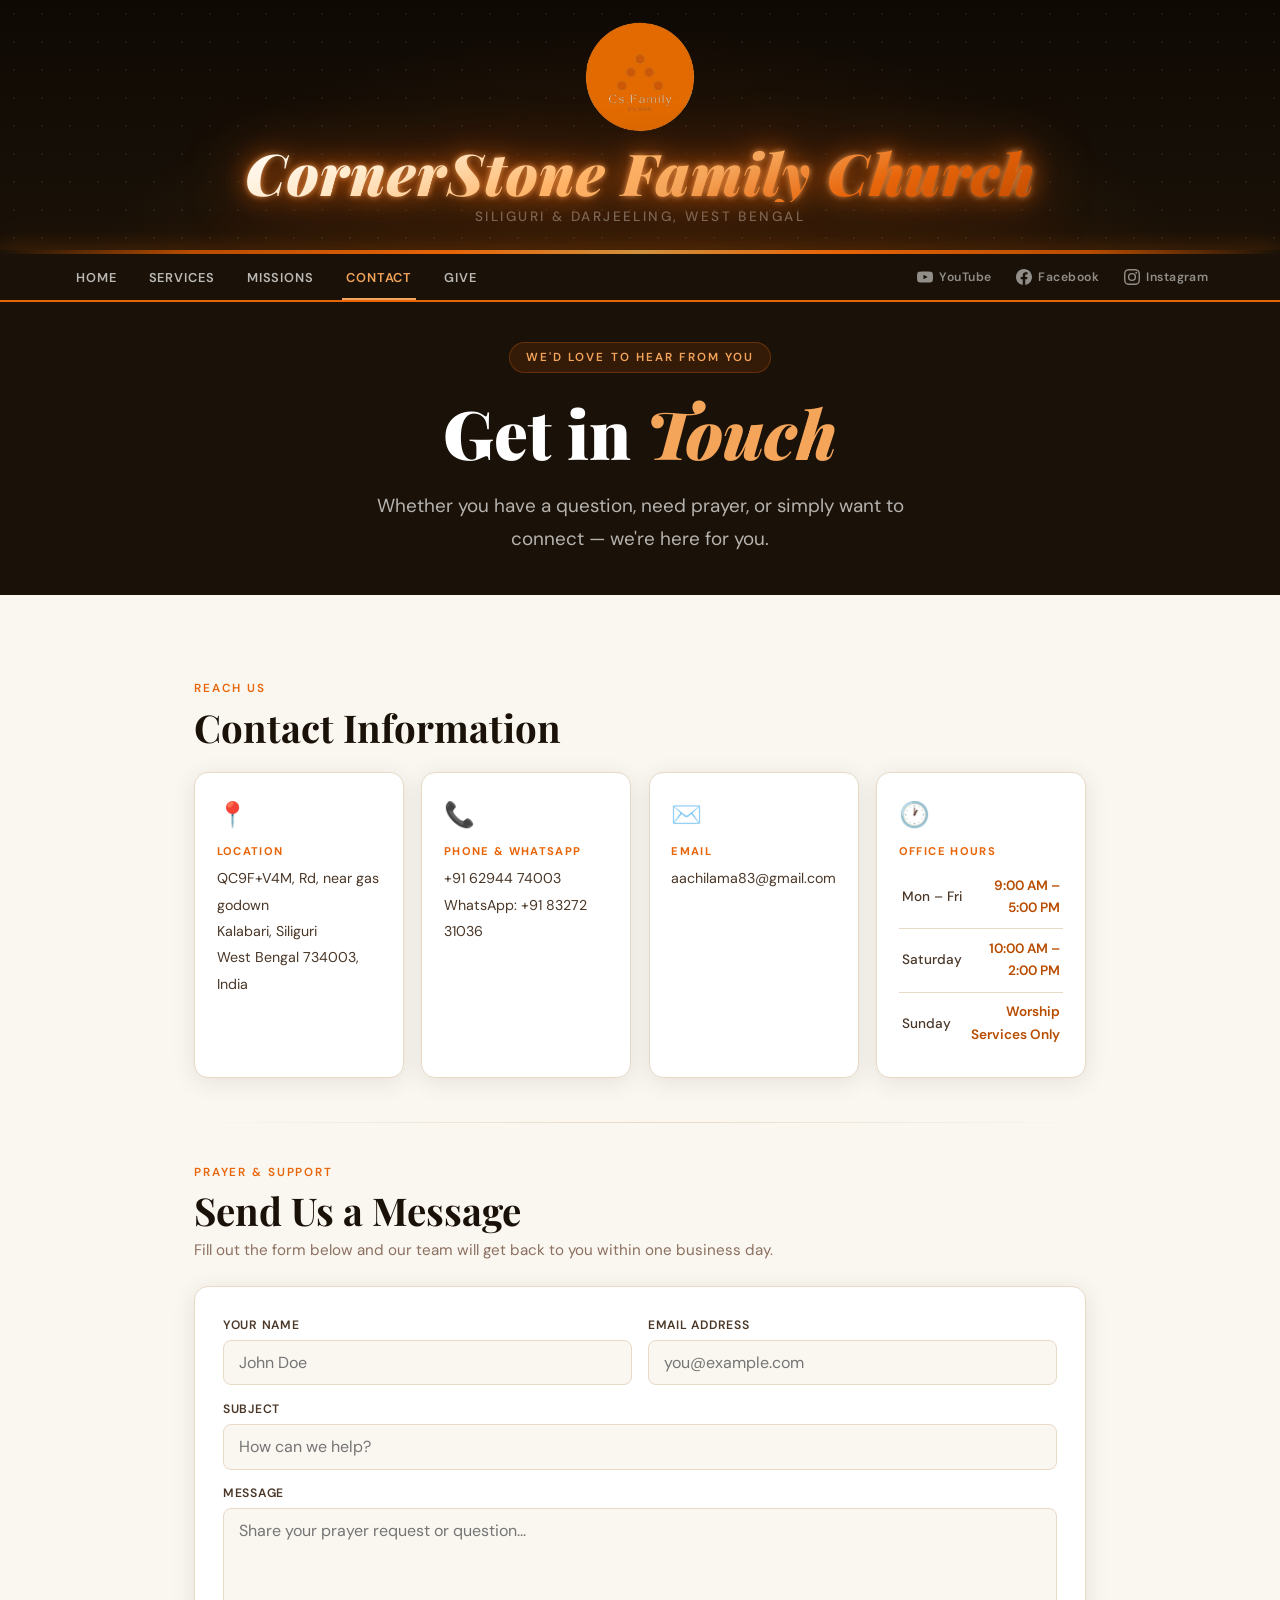
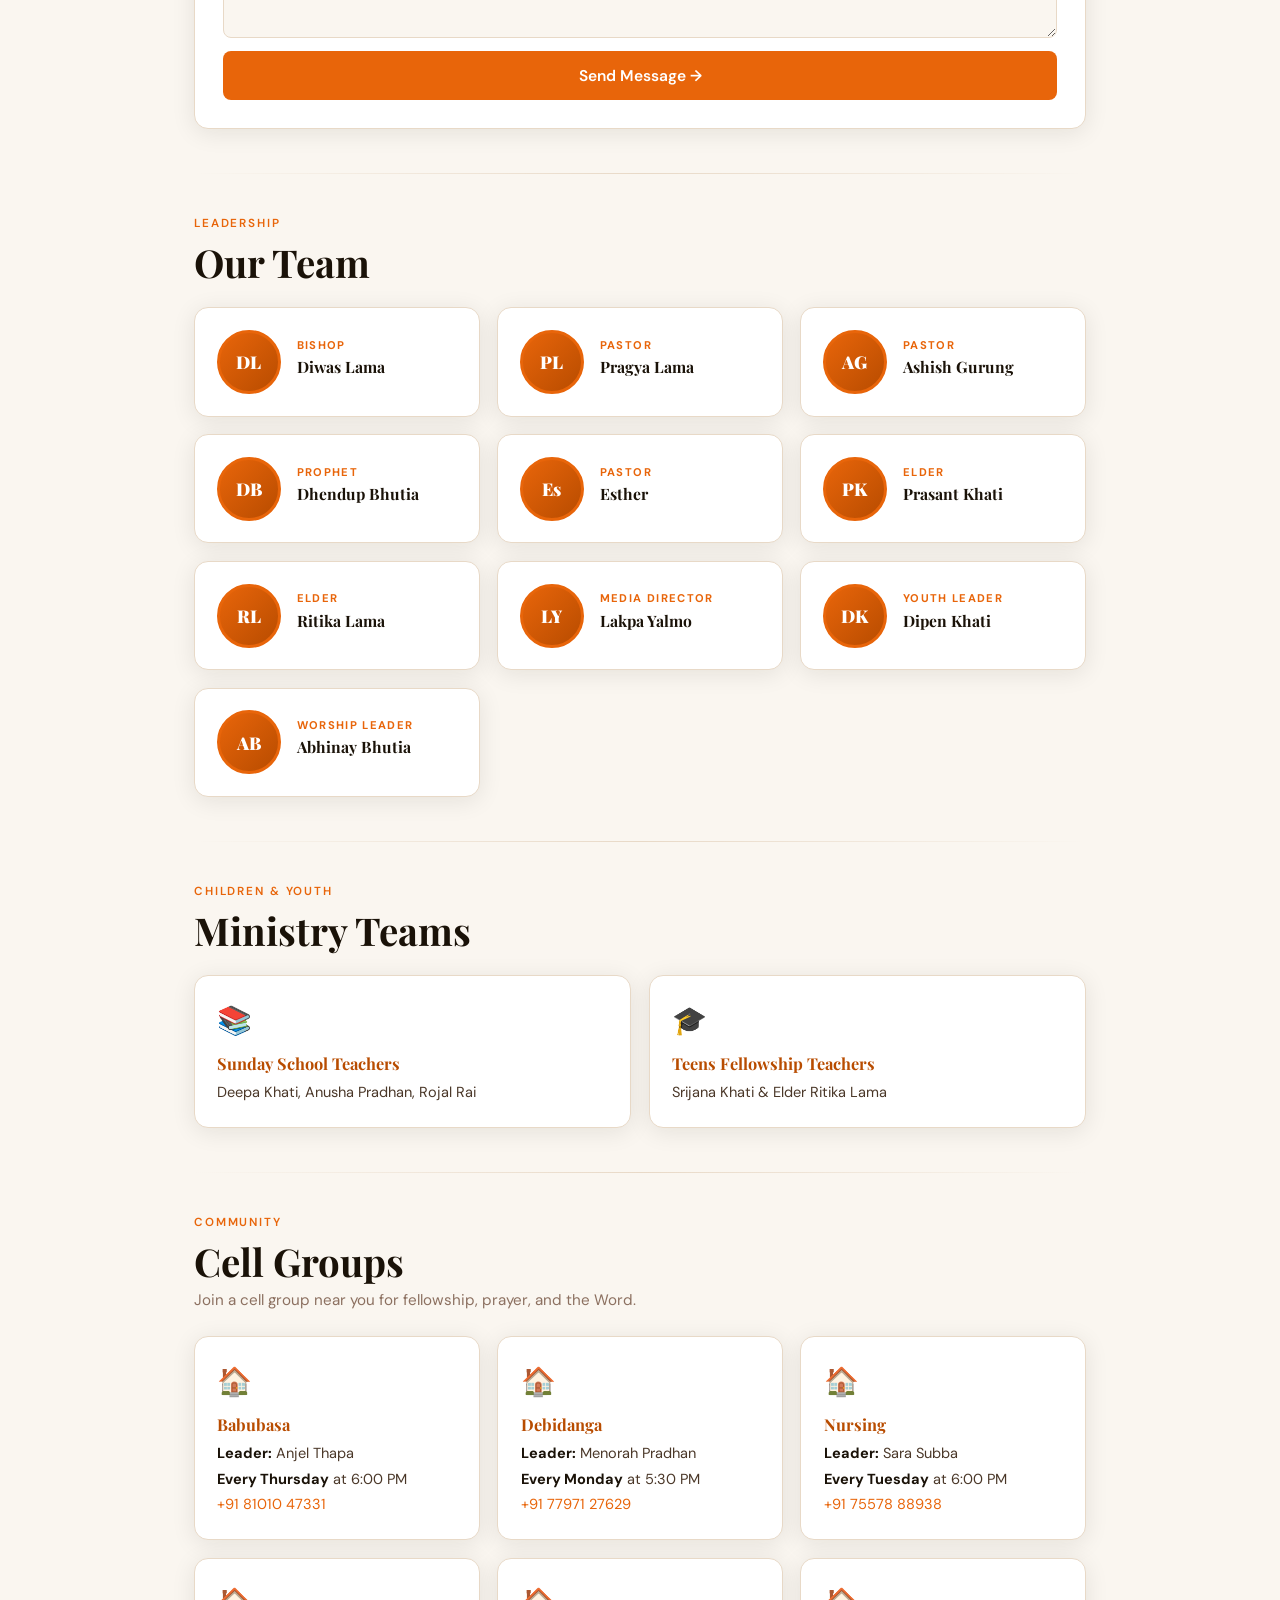
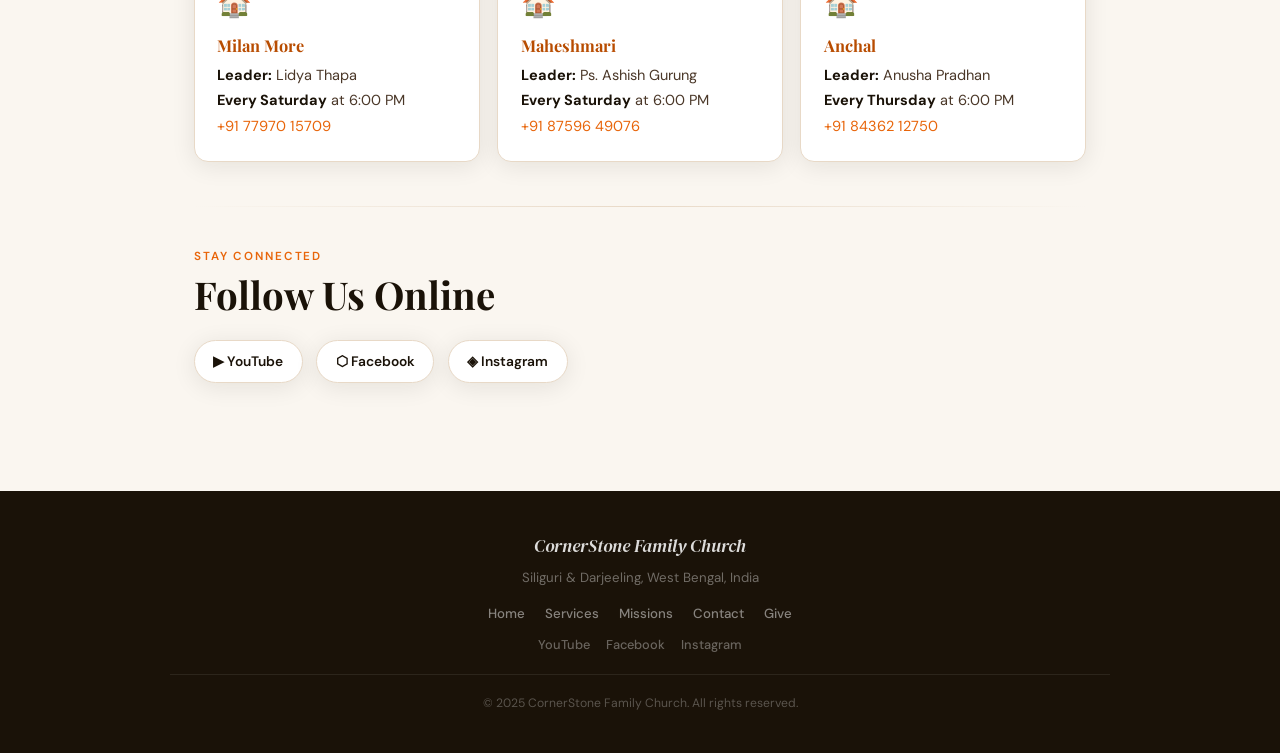
==== contact.html @ 51e9d74f "Add files via upload" ====
<!DOCTYPE html>
<html lang="en">
<head>
  <meta charset="UTF-8">
  <meta name="viewport" content="width=device-width, initial-scale=1.0">
  <title>Contact Us — CornerStone Family Church</title>
  <link rel="stylesheet" href="styles.css">
</head>
<body>

  <header class="site-header">
    <div class="header-inner">
      <img src="corner_stone_church_logo.png" alt="CornerStone Family Logo" class="brand-logo">
      <div class="brand-center">
        <span class="brand-name">CornerStone Family Church</span>
        <span class="brand-tagline">Siliguri &amp; Darjeeling, West Bengal</span>
      </div>
    </div>
  </header>

  <section class="hero hero-sub">
    <div class="hero-bg"></div>
    <div class="hero-pattern"></div>
    <span class="hero-eyebrow">We'd Love to Hear from You</span>
    <h2>Get in <em>Touch</em></h2>
    <p>Whether you have a question, need prayer, or simply want to connect — we're here for you.</p>
  </section>

  <main>

    <!-- CONTACT INFO -->
    <section class="fade-up">
      <div class="section-heading">
        <span class="section-label">Reach Us</span>
        <h2>Contact Information</h2>
      </div>
      <div class="info-grid" data-stagger>
        <div class="info-card fade-up">
          <span class="info-icon">📍</span>
          <h3>Location</h3>
          <p>QC9F+V4M, Rd, near gas godown<br>Kalabari, Siliguri<br>West Bengal 734003, India</p>
        </div>
        <div class="info-card fade-up">
          <span class="info-icon">📞</span>
          <h3>Phone &amp; WhatsApp</h3>
          <p>
            <a href="tel:+916294474003">+91 62944 74003</a><br>
            WhatsApp: <a href="https://wa.me/918327231036">+91 83272 31036</a>
          </p>
        </div>
        <div class="info-card fade-up">
          <span class="info-icon">✉️</span>
          <h3>Email</h3>
          <p><a href="mailto:aachilama83@gmail.com">aachilama83@gmail.com</a></p>
        </div>
        <div class="info-card fade-up">
          <span class="info-icon">🕐</span>
          <h3>Office Hours</h3>
          <table class="hours-table">
            <tr><td>Mon – Fri</td><td>9:00 AM – 5:00 PM</td></tr>
            <tr><td>Saturday</td><td>10:00 AM – 2:00 PM</td></tr>
            <tr><td>Sunday</td><td>Worship Services Only</td></tr>
          </table>
        </div>
      </div>
    </section>

    <div class="divider"></div>

    <!-- MESSAGE FORM -->
    <section class="fade-up" id="write">
      <div class="section-heading">
        <span class="section-label">Prayer &amp; Support</span>
        <h2>Send Us a Message</h2>
        <p>Fill out the form below and our team will get back to you within one business day.</p>
      </div>
      <div class="contact-form">
        <form action="mailto:aachilama83@gmail.com" method="POST" enctype="text/plain">
          <div class="form-row">
            <div class="form-group">
              <label for="name">Your Name</label>
              <input type="text" id="name" name="name" placeholder="John Doe" required>
            </div>
            <div class="form-group">
              <label for="email">Email Address</label>
              <input type="email" id="email" name="email" placeholder="you@example.com" required>
            </div>
          </div>
          <div class="form-group">
            <label for="subject">Subject</label>
            <input type="text" id="subject" name="subject" placeholder="How can we help?">
          </div>
          <div class="form-group">
            <label for="message">Message</label>
            <textarea id="message" name="message" rows="5" placeholder="Share your prayer request or question..." required></textarea>
          </div>
          <button type="submit" class="form-submit">Send Message →</button>
        </form>
      </div>
    </section>

    <div class="divider"></div>

    <!-- LEADERSHIP -->
    <section class="fade-up" id="leadership">
      <div class="section-heading">
        <span class="section-label">Leadership</span>
        <h2>Our Team</h2>
      </div>
      <div class="leader-grid" data-stagger>
        <article class="leader-card fade-up">
          <div class="leader-avatar">DL</div>
          <div class="leader-card-content">
            <h3>Bishop</h3>
            <span class="leader-name">Diwas Lama</span>
          </div>
        </article>
        <article class="leader-card fade-up">
          <div class="leader-avatar">PL</div>
          <div class="leader-card-content">
            <h3>Pastor</h3>
            <span class="leader-name">Pragya Lama</span>
          </div>
        </article>
        <article class="leader-card fade-up">
          <div class="leader-avatar">AG</div>
          <div class="leader-card-content">
            <h3>Pastor</h3>
            <span class="leader-name">Ashish Gurung</span>
          </div>
        </article>
        <article class="leader-card fade-up">
          <div class="leader-avatar">DB</div>
          <div class="leader-card-content">
            <h3>Prophet</h3>
            <span class="leader-name">Dhendup Bhutia</span>
          </div>
        </article>
        <article class="leader-card fade-up">
          <div class="leader-avatar">Es</div>
          <div class="leader-card-content">
            <h3>Pastor</h3>
            <span class="leader-name">Esther</span>
          </div>
        </article>
        <article class="leader-card fade-up">
          <div class="leader-avatar">PK</div>
          <div class="leader-card-content">
            <h3>Elder</h3>
            <span class="leader-name">Prasant Khati</span>
          </div>
        </article>
        <article class="leader-card fade-up">
          <div class="leader-avatar">RL</div>
          <div class="leader-card-content">
            <h3>Elder</h3>
            <span class="leader-name">Ritika Lama</span>
          </div>
        </article>
        <article class="leader-card fade-up">
          <div class="leader-avatar">LY</div>
          <div class="leader-card-content">
            <h3>Media Director</h3>
            <span class="leader-name">Lakpa Yalmo</span>
          </div>
        </article>
        <article class="leader-card fade-up">
          <div class="leader-avatar">DK</div>
          <div class="leader-card-content">
            <h3>Youth Leader</h3>
            <span class="leader-name">Dipen Khati</span>
          </div>
        </article>
        <article class="leader-card fade-up">
          <div class="leader-avatar">AB</div>
          <div class="leader-card-content">
            <h3>Worship Leader</h3>
            <span class="leader-name">Abhinay Bhutia</span>
          </div>
        </article>
      </div>
    </section>

    <div class="divider"></div>

    <!-- SUNDAY SCHOOL & TEENS -->
    <section class="fade-up" id="ministries">
      <div class="section-heading">
        <span class="section-label">Children &amp; Youth</span>
        <h2>Ministry Teams</h2>
      </div>
      <div class="section-cards" data-stagger>
        <article class="section-card fade-up">
          <span class="card-icon">📚</span>
          <h3>Sunday School Teachers</h3>
          <p>Deepa Khati, Anusha Pradhan, Rojal Rai</p>
        </article>
        <article class="section-card fade-up">
          <span class="card-icon">🎓</span>
          <h3>Teens Fellowship Teachers</h3>
          <p>Srijana Khati &amp; Elder Ritika Lama</p>
        </article>
      </div>
    </section>

    <div class="divider"></div>

    <!-- CELL GROUPS -->
    <section class="fade-up" id="cell-groups">
      <div class="section-heading">
        <span class="section-label">Community</span>
        <h2>Cell Groups</h2>
        <p>Join a cell group near you for fellowship, prayer, and the Word.</p>
      </div>
      <div class="section-cards" data-stagger>
        <article class="section-card fade-up">
          <span class="card-icon">🏠</span>
          <h3>Babubasa</h3>
          <p><strong>Leader:</strong> Anjel Thapa<br>
          <strong>Every Thursday</strong> at 6:00 PM<br>
          <a href="tel:+918101047331">+91 81010 47331</a></p>
        </article>
        <article class="section-card fade-up">
          <span class="card-icon">🏠</span>
          <h3>Debidanga</h3>
          <p><strong>Leader:</strong> Menorah Pradhan<br>
          <strong>Every Monday</strong> at 5:30 PM<br>
          <a href="tel:+917797127629">+91 77971 27629</a></p>
        </article>
        <article class="section-card fade-up">
          <span class="card-icon">🏠</span>
          <h3>Nursing</h3>
          <p><strong>Leader:</strong> Sara Subba<br>
          <strong>Every Tuesday</strong> at 6:00 PM<br>
          <a href="tel:+917557888938">+91 75578 88938</a></p>
        </article>
        <article class="section-card fade-up">
          <span class="card-icon">🏠</span>
          <h3>Milan More</h3>
          <p><strong>Leader:</strong> Lidya Thapa<br>
          <strong>Every Saturday</strong> at 6:00 PM<br>
          <a href="tel:+917797015709">+91 77970 15709</a></p>
        </article>
        <article class="section-card fade-up">
          <span class="card-icon">🏠</span>
          <h3>Maheshmari</h3>
          <p><strong>Leader:</strong> Ps. Ashish Gurung<br>
          <strong>Every Saturday</strong> at 6:00 PM<br>
          <a href="tel:+918759649076">+91 87596 49076</a></p>
        </article>
        <article class="section-card fade-up">
          <span class="card-icon">🏠</span>
          <h3>Anchal</h3>
          <p><strong>Leader:</strong> Anusha Pradhan<br>
          <strong>Every Thursday</strong> at 6:00 PM<br>
          <a href="tel:+918436212750">+91 84362 12750</a></p>
        </article>
      </div>
    </section>

    <div class="divider"></div>

    <!-- SOCIAL -->
    <section class="fade-up" id="social">
      <div class="section-heading">
        <span class="section-label">Stay Connected</span>
        <h2>Follow Us Online</h2>
      </div>
      <div class="social-links">
        <a href="https://www.youtube.com/@CORNERSTONEFAMILYSILIGURI" target="_blank" rel="noopener" class="social-link">
          ▶ YouTube
        </a>
        <a href="https://www.facebook.com/profile.php?id=61554645342227" target="_blank" rel="noopener" class="social-link">
          ⬡ Facebook
        </a>
        <a href="https://www.instagram.com/cornerstone_family_siliguri/" target="_blank" rel="noopener" class="social-link">
          ◈ Instagram
        </a>
      </div>
    </section>

  </main>

  <footer>
    <div class="footer-inner">
      <div class="footer-brand">CornerStone Family Church</div>
      <p style="font-size:.83rem; margin:.35rem 0 0; color:rgba(255,255,255,.38);">Siliguri &amp; Darjeeling, West Bengal, India</p>
      <div class="footer-links">
        <a href="index.html">Home</a>
        <a href="services.html">Services</a>
        <a href="mission.html">Missions</a>
        <a href="contact.html">Contact</a>
        <a href="give.html">Give</a>
      </div>
      <div class="footer-social">
        <a href="https://www.youtube.com/@CORNERSTONEFAMILYSILIGURI" target="_blank" rel="noopener">YouTube</a>
        <a href="https://www.facebook.com/profile.php?id=61554645342227" target="_blank" rel="noopener">Facebook</a>
        <a href="https://www.instagram.com/cornerstone_family_siliguri/" target="_blank" rel="noopener">Instagram</a>
      </div>
      <div class="footer-bottom">&copy; 2025 CornerStone Family Church. All rights reserved.</div>
    </div>
  </footer>

  <script src="nav.js"></script>
</body>
</html>
---- styles.css ----
@import url('https://fonts.googleapis.com/css2?family=Playfair+Display:ital,wght@0,700;0,900;1,700&family=DM+Sans:wght@300;400;500;600&family=DM+Serif+Display:ital@0;1&display=swap');

*, *::before, *::after { box-sizing: border-box; margin: 0; padding: 0; }

:root {
  --brand:        #e8650a;
  --brand-dark:   #b84c00;
  --brand-light:  #fdf0e3;
  --brand-mid:    #f5a55a;
  --gold:         #d4933e;
  --ink:          #1a1208;
  --ink-soft:     #4a3728;
  --ink-faint:    #8c7060;
  --paper:        #faf6f0;
  --paper-warm:   #f5ede0;
  --white:        #ffffff;
  --card-border:  #e8d9c7;
  --radius:       14px;
  --radius-sm:    8px;
  --shadow:       0 4px 24px rgba(26,18,8,.09);
  --shadow-lg:    0 16px 48px rgba(26,18,8,.15);
  --transition:   0.25s cubic-bezier(0.4,0,0.2,1);
  /* nav height — used to offset anchors if needed */
  --nav-h:        46px;
}

html { scroll-behavior: smooth; font-size: 16px; -webkit-text-size-adjust: 100%; }

body {
  font-family: 'DM Sans', sans-serif;
  background: var(--paper);
  color: var(--ink);
  line-height: 1.65;
  overflow-x: hidden;
  -webkit-font-smoothing: antialiased;
}

::-webkit-scrollbar { width: 5px; }
::-webkit-scrollbar-track { background: var(--paper-warm); }
::-webkit-scrollbar-thumb { background: var(--brand-mid); border-radius: 99px; }

/* ── TYPOGRAPHY ── */
h1,h2,h3,h4 { font-family: 'Playfair Display', Georgia, serif; line-height: 1.18; color: var(--ink); }
h2 { font-size: clamp(1.45rem, 3.5vw, 2.4rem); font-weight: 700; }
h3 { font-size: clamp(1rem, 2vw, 1.32rem); font-weight: 700; }
p  { font-size: 0.97rem; color: var(--ink-soft); line-height: 1.75; }
a  { color: var(--brand); text-decoration: none; transition: color var(--transition); }
a:hover { color: var(--brand-dark); }
strong { color: var(--ink); }

/* ── HEADER ── */
.site-header {
  background:
    radial-gradient(ellipse at 50% 140%, rgba(232,101,10,.18) 0%, transparent 65%),
    linear-gradient(180deg, #0f0904 0%, #1a1208 100%);
  padding: 1.4rem 2rem 1.6rem;
  display: flex;
  align-items: center;
  justify-content: center;
  position: relative;
  overflow: hidden;
}

/* subtle dot-grid texture */
.site-header::before {
  content: '';
  position: absolute; inset: 0; pointer-events: none;
  background-image: radial-gradient(circle, rgba(255,255,255,.06) 1px, transparent 1px);
  background-size: 28px 28px;
}

/* bottom gradient bar — thicker, more dramatic */
.site-header::after {
  content: '';
  position: absolute;
  bottom: 0; left: 0; right: 0; height: 4px;
  background: linear-gradient(90deg,
    transparent 0%,
    var(--brand-dark) 15%,
    var(--brand) 35%,
    var(--gold) 50%,
    var(--brand) 65%,
    var(--brand-dark) 85%,
    transparent 100%);
  box-shadow: 0 0 18px rgba(232,101,10,.6), 0 0 40px rgba(232,101,10,.25);
}

/* centered inner wrapper */
.header-inner {
  display: flex;
  flex-direction: column;
  align-items: center;
  gap: 0.75rem;
  position: relative;
  z-index: 1;
}

.brand-logo {
  height: 110px; width: auto;
  border-radius: 0;
  border: none;
  object-fit: contain;
  opacity: 0.88;
  transition: transform var(--transition), opacity var(--transition);
}
.brand-logo:hover {
  transform: scale(1.04);
  opacity: 1;
}

.brand-center {
  display: flex;
  flex-direction: column;
  align-items: center;
  gap: 0.28rem;
}

/* ── THE TITLE ── */
.brand-name {
  font-family: 'Playfair Display', Georgia, serif;
  font-size: clamp(1.6rem, 5.5vw, 3.6rem);
  font-weight: 900;
  font-style: italic;
  letter-spacing: 0.02em;
  line-height: 1;
  text-align: center;
  background: linear-gradient(
    160deg,
    #ffffff   0%,
    #ffe8c8  22%,
    #ffb366  45%,
    #f5a55a  58%,
    #e8650a  78%,
    #c44d00  100%
  );
  -webkit-background-clip: text;
  -webkit-text-fill-color: transparent;
  background-clip: text;
  filter:
    drop-shadow(0 0 3px rgba(255,160,80,.9))
    drop-shadow(0 0 12px rgba(232,101,10,.7))
    drop-shadow(0 0 30px rgba(200,80,0,.45))
    drop-shadow(0 2px 2px rgba(0,0,0,.6));
  animation: titleGlow 3.5s ease-in-out infinite alternate;
}

@keyframes titleGlow {
  from {
    filter:
      drop-shadow(0 0 2px rgba(255,160,80,.8))
      drop-shadow(0 0 10px rgba(232,101,10,.6))
      drop-shadow(0 0 24px rgba(200,80,0,.35))
      drop-shadow(0 2px 2px rgba(0,0,0,.6));
  }
  to {
    filter:
      drop-shadow(0 0 5px rgba(255,180,100,1))
      drop-shadow(0 0 18px rgba(232,101,10,.85))
      drop-shadow(0 0 42px rgba(200,80,0,.55))
      drop-shadow(0 2px 2px rgba(0,0,0,.6));
  }
}

/* location tagline under the title */
.brand-tagline {
  font-family: 'DM Sans', sans-serif;
  font-size: clamp(0.7rem, 1.5vw, 0.85rem);
  font-weight: 500;
  letter-spacing: 0.18em;
  text-transform: uppercase;
  color: rgba(255,255,255,.38);
  display: block;
  text-align: center;
}

/* ── HEADER RESPONSIVE ── */
@media (max-width: 768px) {
  .site-header { padding: 1.1rem 1rem 1.3rem; }
  .brand-logo { height: 54px; border-radius: 10px; }
  .brand-name { font-size: clamp(1.25rem, 6vw, 2rem); }
}
@media (max-width: 380px) {
  .brand-name { font-size: clamp(1.1rem, 7vw, 1.5rem); letter-spacing: 0.01em; }
  .brand-tagline { font-size: 0.65rem; letter-spacing: 0.12em; }
}

/* ── NAV ── */
.site-nav {
  position: sticky; top: 0; z-index: 1000;
  background: var(--ink);
  border-bottom: 2px solid var(--brand);
}
/* inner wrapper: links left/center, socials right */
.nav-inner {
  display: flex;
  align-items: stretch;
  justify-content: space-between;
  max-width: 1200px;
  margin: 0 auto;
  padding: 0 1.25rem;
  position: relative;
}
.nav-links {
  list-style: none;
  display: flex;
  flex-wrap: nowrap;
  align-items: stretch;
  gap: 0;
  margin: 0; padding: 0;
}
.nav-links li a {
  display: flex; align-items: center;
  padding: 0 1rem;
  height: var(--nav-h);
  color: rgba(255,255,255,.7);
  font-weight: 600;
  font-size: 0.8rem;
  letter-spacing: 0.07em;
  text-transform: uppercase;
  transition: color var(--transition);
  position: relative;
  white-space: nowrap;
}
.nav-links li a::after {
  content: '';
  position: absolute;
  bottom: 0; left: 50%; right: 50%; height: 2px;
  background: var(--brand);
  transition: left var(--transition), right var(--transition);
}
.nav-links li a:hover { color: var(--white); }
.nav-links li a:hover::after,
.nav-links li a.active::after { left: 12%; right: 12%; }
.nav-links li a.active { color: var(--brand-mid); }
.nav-links li a.active::after { background: var(--brand-mid); }

/* Social icons in nav */
.nav-socials {
  display: flex; align-items: center; gap: 0.1rem;
  flex-shrink: 0;
}
.nav-social-link {
  display: flex; align-items: center; gap: 0.38rem;
  padding: 0 0.72rem;
  height: var(--nav-h);
  color: rgba(255,255,255,.52);
  font-size: 0.76rem; font-weight: 600;
  letter-spacing: 0.04em;
  transition: color var(--transition), background var(--transition);
  white-space: nowrap;
}
.nav-social-link svg { flex-shrink: 0; }
.nav-social-link:hover { color: var(--brand-mid); background: rgba(255,255,255,.05); }
.nav-social-label { /* shown on wider screens */ }

/* Hamburger */
.nav-toggle {
  display: none;
  background: none; border: none; cursor: pointer;
  padding: 0.75rem 0.5rem;
  align-items: center; justify-content: center;
  flex-direction: column; gap: 5px;
  flex-shrink: 0;
}
.nav-toggle span {
  display: block; width: 22px; height: 2px;
  background: var(--white);
  transition: transform .3s, opacity .3s;
}

/* ── HERO ── */
.hero {
  position: relative;
  min-height: 56vh;
  display: flex; flex-direction: column;
  align-items: center; justify-content: center;
  text-align: center;
  padding: 3rem 1.5rem 3rem;
  overflow: hidden;
  background: var(--ink);
}
.hero-bg {
  position: absolute; inset: 0;
  background:
    radial-gradient(ellipse at 28% 62%, rgba(232,101,10,.32) 0%, transparent 60%),
    radial-gradient(ellipse at 78% 22%, rgba(212,147,62,.22) 0%, transparent 55%),
    linear-gradient(160deg, #2a1a0a 0%, #1a1208 55%, #0e0804 100%);
}
.hero-pattern {
  position: absolute; inset: 0; opacity: .06;
  background-image: radial-gradient(circle, rgba(255,255,255,.7) 1px, transparent 1px);
  background-size: 34px 34px;
}
.hero > * { position: relative; z-index: 1; }

.hero-eyebrow {
  display: inline-block;
  font-size: 0.73rem; font-weight: 600;
  letter-spacing: 0.18em; text-transform: uppercase;
  color: var(--brand-mid);
  background: rgba(232,101,10,.12);
  border: 1px solid rgba(232,101,10,.28);
  padding: 0.3rem 1rem; border-radius: 99px;
  margin-bottom: 1.4rem;
  animation: fadeUp 0.7s ease both;
}
.hero h2 {
  font-size: clamp(1.9rem, 6vw, 4.2rem);
  font-weight: 900; color: var(--white);
  max-width: 780px; margin: 0 auto; line-height: 1.1;
  animation: fadeUp 0.8s 0.1s ease both;
}
.hero h2 em { font-style: italic; color: var(--brand-mid); }
.hero p {
  font-size: clamp(0.95rem, 2vw, 1.18rem);
  color: rgba(255,255,255,.68);
  max-width: 560px; margin: 1.2rem auto 0;
  animation: fadeUp 0.8s 0.2s ease both;
}
.hero-cta {
  display: flex; gap: 0.9rem; flex-wrap: wrap;
  justify-content: center; margin-top: 2rem;
  animation: fadeUp 0.8s 0.3s ease both;
}
.hero-sub { min-height: 30vh; padding: 2.5rem 1.5rem; }

/* ── BUTTONS ── */
.btn {
  display: inline-flex; align-items: center; justify-content: center;
  font-family: 'DM Sans', sans-serif;
  font-weight: 600; font-size: 0.88rem;
  letter-spacing: 0.03em;
  padding: 0.8rem 1.6rem;
  border-radius: 99px; cursor: pointer;
  transition: transform var(--transition), box-shadow var(--transition), background var(--transition), color var(--transition);
  text-decoration: none; border: none;
  touch-action: manipulation;
  -webkit-tap-highlight-color: transparent;
}
.btn:hover { text-decoration: none; transform: translateY(-2px); }

.btn-primary, .hero-cta a:not(.btn-outline) {
  display: inline-flex; align-items: center; justify-content: center;
  font-family: 'DM Sans', sans-serif;
  font-weight: 600; font-size: 0.88rem; letter-spacing: 0.03em;
  padding: 0.8rem 1.6rem; border-radius: 99px; cursor: pointer;
  background: var(--brand); color: var(--white);
  box-shadow: 0 4px 18px rgba(232,101,10,.38);
  transition: transform var(--transition), box-shadow var(--transition), background var(--transition);
  text-decoration: none; border: none;
  touch-action: manipulation; -webkit-tap-highlight-color: transparent;
}
.btn-primary:hover, .hero-cta a:not(.btn-outline):hover {
  background: var(--brand-dark); transform: translateY(-2px);
  box-shadow: 0 8px 24px rgba(232,101,10,.42); color: var(--white);
}

.btn-outline, .hero-cta a.secondary {
  display: inline-flex; align-items: center; justify-content: center;
  font-family: 'DM Sans', sans-serif;
  font-weight: 600; font-size: 0.88rem; letter-spacing: 0.03em;
  padding: 0.8rem 1.6rem; border-radius: 99px; cursor: pointer;
  background: transparent; color: var(--white);
  border: 2px solid rgba(255,255,255,.4);
  transition: transform var(--transition), background var(--transition), border-color var(--transition);
  text-decoration: none;
  touch-action: manipulation; -webkit-tap-highlight-color: transparent;
}
.btn-outline:hover, .hero-cta a.secondary:hover {
  background: rgba(255,255,255,.1); border-color: rgba(255,255,255,.75);
  transform: translateY(-2px); color: var(--white);
}

.btn-ghost {
  background: transparent; color: var(--brand-dark);
  border: 2px solid var(--brand);
}
.btn-ghost:hover { background: var(--brand-light); }

/* ── LAYOUT ── */
main { max-width: 940px; margin: 0 auto; padding: 2.5rem 1.5rem 4rem; }
section { margin-bottom: 2.75rem; }

/* ── BANNERS ── */
.intro-banner {
  background: linear-gradient(135deg, #fff9f2, #fdf0e0);
  border: 1px solid var(--card-border);
  border-left: 4px solid var(--brand);
  padding: 1.6rem 1.75rem;
  border-radius: var(--radius);
  box-shadow: var(--shadow);
}
.intro-banner h3 { color: var(--brand-dark); margin-bottom: 0.4rem; }

.cta-banner {
  display: flex; align-items: center; justify-content: space-between;
  gap: 1.5rem; flex-wrap: wrap;
  background: linear-gradient(135deg, #fff9f2, #fdf0e0);
  border: 1px solid var(--card-border);
  border-left: 4px solid var(--brand);
  padding: 1.75rem 2rem;
  border-radius: var(--radius);
  box-shadow: var(--shadow);
}
.cta-banner-text h3 { color: var(--brand-dark); margin-bottom: 0.3rem; }
.cta-banner-text p { max-width: 440px; }
.cta-banner-actions { display: flex; gap: 0.75rem; flex-wrap: wrap; flex-shrink: 0; }

/* ── LABELS / HEADINGS ── */
.section-label {
  font-size: 0.73rem; font-weight: 600;
  letter-spacing: 0.16em; text-transform: uppercase;
  color: var(--brand); display: block; margin-bottom: 0.4rem;
}
.section-heading { margin-bottom: 1.4rem; }
.section-heading h2 { margin-bottom: 0.2rem; }
.section-heading p { color: var(--ink-faint); font-size: 0.95rem; }

/* ── CARDS ── */
.section-cards {
  display: grid;
  grid-template-columns: repeat(auto-fit, minmax(210px, 1fr));
  gap: 1.1rem; margin-top: 1.1rem;
}
.section-card {
  background: var(--white);
  border: 1px solid var(--card-border);
  border-radius: var(--radius);
  padding: 1.35rem 1.4rem;
  box-shadow: var(--shadow);
  transition: transform var(--transition), box-shadow var(--transition);
}
.section-card:hover { transform: translateY(-4px); box-shadow: var(--shadow-lg); }
.section-card h3 { color: var(--brand-dark); margin-bottom: 0.45rem; font-size: 1.02rem; }
.section-card p { font-size: 0.91rem; }
.section-card .card-icon { font-size: 1.75rem; margin-bottom: 0.6rem; display: block; }
.section-card .card-action {
  display: inline-block; margin-top: 0.9rem;
  font-size: 0.83rem; font-weight: 600; color: var(--brand);
  border-bottom: 1px solid var(--brand-mid); padding-bottom: 1px;
  transition: color var(--transition);
}
.section-card .card-action:hover { color: var(--brand-dark); }

.section-action { margin-top: 1.25rem; }
.section-action a {
  display: inline-flex; align-items: center; justify-content: center;
  background: var(--brand); color: var(--white);
  font-family: 'DM Sans', sans-serif; font-weight: 600;
  font-size: 0.88rem; padding: 0.76rem 1.5rem;
  border-radius: 99px; text-decoration: none;
  box-shadow: 0 4px 14px rgba(232,101,10,.28);
  transition: background var(--transition), transform var(--transition), box-shadow var(--transition);
  touch-action: manipulation; -webkit-tap-highlight-color: transparent;
}
.section-action a:hover {
  background: var(--brand-dark); transform: translateY(-2px);
  box-shadow: 0 8px 22px rgba(232,101,10,.35);
}

/* ── DIVIDER ── */
.divider {
  height: 1px;
  background: linear-gradient(90deg, transparent, var(--card-border), transparent);
  margin: 0.25rem 0 2.5rem;
}

/* ── MISSION CARDS ── */
.mission-card {
  background: var(--white);
  border: 1px solid var(--card-border);
  border-left: 5px solid var(--brand);
  border-radius: var(--radius);
  padding: 1.7rem 1.75rem;
  margin-bottom: 1.1rem;
  box-shadow: var(--shadow);
  transition: transform var(--transition), box-shadow var(--transition);
}
.mission-card:hover { transform: translateY(-3px); box-shadow: var(--shadow-lg); }
.mission-card h2 { font-size: 1.28rem; color: var(--ink); margin-bottom: 0.3rem; }
.mission-date {
  font-size: 0.76rem; color: var(--brand); font-weight: 600;
  letter-spacing: 0.07em; text-transform: uppercase; margin-bottom: 0.6rem;
}
.mission-stats { display: flex; gap: 1rem; margin-top: 1rem; flex-wrap: wrap; }
.mission-stat {
  text-align: center;
  background: var(--brand-light);
  border-radius: var(--radius-sm);
  padding: 0.65rem 1.1rem; min-width: 85px;
}
.stat-num {
  display: block; font-size: 1.5rem;
  font-family: 'Playfair Display', serif; font-weight: 900;
  color: var(--brand-dark); line-height: 1;
}
.stat-label {
  display: block; font-size: 0.68rem; font-weight: 600;
  letter-spacing: 0.08em; text-transform: uppercase;
  color: var(--ink-faint); margin-top: 0.2rem;
}

/* ── LEADER GRID ── */
.leader-grid {
  display: grid;
  grid-template-columns: repeat(auto-fit, minmax(235px, 1fr));
  gap: 1.1rem; margin-top: 1.1rem;
}
.leader-card {
  background: var(--white);
  border: 1px solid var(--card-border);
  border-radius: var(--radius);
  padding: 1.35rem;
  box-shadow: var(--shadow);
  display: flex; align-items: center; gap: 1rem;
  transition: transform var(--transition), box-shadow var(--transition);
}
.leader-card:hover { transform: translateY(-3px); box-shadow: var(--shadow-lg); }
.leader-card img {
  width: 64px; height: 64px; border-radius: 50%;
  object-fit: cover; border: 3px solid var(--brand); flex-shrink: 0;
}
.leader-card-content h3 {
  font-size: 0.7rem; text-transform: uppercase;
  letter-spacing: 0.12em; color: var(--brand);
  margin-bottom: 0.12rem;
  font-family: 'DM Sans', sans-serif; font-weight: 700;
}
.leader-name {
  font-size: 0.98rem; color: var(--ink);
  font-family: 'Playfair Display', serif; font-weight: 700;
  display: block; margin-bottom: 0.32rem;
}
.leader-card-content p { font-size: 0.82rem; margin: 0.07rem 0; color: var(--ink-soft); }
.leader-card-content a { color: var(--brand); }

/* Avatar initials */
.leader-avatar {
  width: 64px; height: 64px; border-radius: 50%;
  background: linear-gradient(135deg, var(--brand), var(--brand-dark));
  color: var(--white);
  font-family: 'Playfair Display', serif; font-weight: 900; font-size: 1.1rem;
  display: flex; align-items: center; justify-content: center;
  flex-shrink: 0; border: 3px solid var(--brand);
}

/* ── VIDEO ── */
.video-container {
  position: relative; padding-bottom: 56.25%; height: 0;
  overflow: hidden; border-radius: var(--radius);
  box-shadow: var(--shadow-lg); margin: 1.1rem 0;
}
.video-container iframe {
  position: absolute; top: 0; left: 0; width: 100%; height: 100%; border: 0;
}

/* ── CONTACT FORM ── */
.contact-form {
  background: var(--white); border: 1px solid var(--card-border);
  border-radius: var(--radius); padding: 1.75rem; box-shadow: var(--shadow);
}
.form-row { display: grid; grid-template-columns: 1fr 1fr; gap: 1rem; }
.form-group { display: flex; flex-direction: column; gap: 0.32rem; margin-bottom: 0.85rem; }
.form-group label {
  font-size: 0.76rem; font-weight: 600;
  letter-spacing: 0.06em; text-transform: uppercase; color: var(--ink-soft);
}
.form-group input,
.form-group textarea {
  padding: 0.7rem 0.95rem;
  border: 1.5px solid var(--card-border);
  border-radius: var(--radius-sm);
  font-family: 'DM Sans', sans-serif; font-size: 1rem;
  color: var(--ink); background: var(--paper);
  transition: border-color var(--transition), box-shadow var(--transition);
  outline: none; width: 100%;
  /* Prevent iOS zoom on focus (font-size >= 16px) */
  font-size: max(1rem, 16px);
}
.form-group input:focus,
.form-group textarea:focus {
  border-color: var(--brand); box-shadow: 0 0 0 3px rgba(232,101,10,.1);
}
.form-group textarea { resize: vertical; min-height: 115px; }
.form-submit {
  width: 100%; padding: 0.9rem;
  background: var(--brand); color: var(--white);
  font-family: 'DM Sans', sans-serif; font-weight: 600; font-size: 0.97rem;
  border: none; border-radius: var(--radius-sm); cursor: pointer;
  transition: background var(--transition), transform var(--transition);
  touch-action: manipulation; -webkit-tap-highlight-color: transparent;
}
.form-submit:hover { background: var(--brand-dark); transform: translateY(-1px); }

/* ── INFO CARDS ── */
.info-grid {
  display: grid; grid-template-columns: repeat(auto-fit, minmax(200px, 1fr));
  gap: 1.1rem; margin-top: 1.1rem;
}
.info-card {
  background: var(--white); border: 1px solid var(--card-border);
  border-radius: var(--radius); padding: 1.35rem; box-shadow: var(--shadow);
}
.info-card .info-icon { font-size: 1.55rem; margin-bottom: 0.6rem; display: block; }
.info-card h3 {
  font-size: 0.7rem; text-transform: uppercase; letter-spacing: 0.12em;
  color: var(--brand); margin-bottom: 0.42rem;
  font-family: 'DM Sans', sans-serif; font-weight: 700;
}
.info-card p, .info-card a { font-size: 0.89rem; color: var(--ink-soft); line-height: 1.85; }
.info-card a:hover { color: var(--brand-dark); }

/* ── HOURS TABLE ── */
.hours-table { width: 100%; border-collapse: collapse; margin-top: 0.45rem; }
.hours-table tr:not(:last-child) td { border-bottom: 1px solid var(--card-border); }
.hours-table td { padding: 0.55rem 0.2rem; font-size: 0.85rem; }
.hours-table td:first-child { color: var(--ink-soft); font-weight: 500; }
.hours-table td:last-child { color: var(--brand-dark); font-weight: 600; text-align: right; }

/* ── SOCIAL LINKS (contact page) ── */
.social-links { display: flex; gap: 0.85rem; flex-wrap: wrap; margin-top: 1rem; }
.social-link {
  display: flex; align-items: center; gap: 0.5rem;
  background: var(--white); border: 1px solid var(--card-border);
  border-radius: 99px; padding: 0.56rem 1.15rem;
  font-weight: 600; font-size: 0.86rem; color: var(--ink);
  box-shadow: var(--shadow);
  transition: transform var(--transition), box-shadow var(--transition), background var(--transition);
  touch-action: manipulation;
}
.social-link:hover {
  transform: translateY(-2px); box-shadow: var(--shadow-lg);
  background: var(--brand-light); color: var(--brand-dark);
}

/* ── GIVE CARDS ── */
.give-grid {
  display: grid; grid-template-columns: repeat(auto-fit, minmax(215px, 1fr));
  gap: 1.1rem; margin-top: 1.1rem;
}
.give-card {
  background: var(--white); border: 1px solid var(--card-border);
  border-radius: var(--radius); padding: 1.7rem 1.4rem; text-align: center;
  box-shadow: var(--shadow);
  transition: transform var(--transition), box-shadow var(--transition);
}
.give-card:hover { transform: translateY(-4px); box-shadow: var(--shadow-lg); }
.give-card .give-icon { font-size: 2.1rem; margin-bottom: 0.85rem; display: block; }
.give-card h3 { color: var(--ink); margin-bottom: 0.42rem; font-size: 1.07rem; }
.give-card p { font-size: 0.89rem; color: var(--ink-soft); margin-bottom: 1.15rem; }
.give-card.give-highlight {
  background: linear-gradient(145deg, var(--brand), var(--brand-dark));
  border-color: transparent;
}
.give-card.give-highlight h3,
.give-card.give-highlight p { color: rgba(255,255,255,.92); }
.give-card.give-highlight .section-action a {
  background: var(--white); color: var(--brand-dark);
  box-shadow: 0 4px 14px rgba(0,0,0,.15);
}
.give-card.give-highlight .section-action a:hover { background: var(--brand-light); }

/* ── FOOTER ── */
footer {
  background: var(--ink); color: rgba(255,255,255,.45);
  padding: 2.5rem 1.5rem; text-align: center;
}
.footer-inner { max-width: 940px; margin: 0 auto; }
.footer-brand {
  font-family: 'DM Serif Display', serif;
  font-size: 1.12rem; font-style: italic;
  color: rgba(255,255,255,.85); margin-bottom: 0.3rem;
}
.footer-links {
  display: flex; gap: 1.25rem; justify-content: center;
  flex-wrap: wrap; margin: 0.9rem 0 0.55rem;
}
.footer-links a {
  color: rgba(255,255,255,.48); font-size: 0.83rem; font-weight: 500;
  transition: color var(--transition);
}
.footer-links a:hover { color: var(--brand-mid); }
.footer-social { display: flex; gap: 1rem; justify-content: center; margin-bottom: 0.4rem; }
.footer-social a {
  color: rgba(255,255,255,.35); font-size: 0.8rem; font-weight: 500;
  transition: color var(--transition);
}
.footer-social a:hover { color: var(--brand-mid); }
.footer-bottom {
  font-size: 0.76rem; margin-top: 1.2rem;
  border-top: 1px solid rgba(255,255,255,.08);
  padding-top: 1.1rem; color: rgba(255,255,255,.28);
}

/* ── ANIMATIONS ── */
@keyframes fadeUp {
  from { opacity: 0; transform: translateY(20px); }
  to   { opacity: 1; transform: translateY(0); }
}
.fade-up { opacity: 0; transform: translateY(22px); transition: opacity 0.55s ease, transform 0.55s ease; }
.fade-up.visible { opacity: 1; transform: translateY(0); }

/* ── RESPONSIVE: TABLET (≤ 900px) ── */
@media (max-width: 900px) {
  /* hide text labels on social icons to save space */
  .nav-social-link span { display: none; }
  .nav-social-link { padding: 0 0.6rem; }
}

/* ── RESPONSIVE: MOBILE (≤ 768px) ── */
@media (max-width: 768px) {
  :root { --nav-h: 44px; }

  /* Header */
  .site-header { padding: 0 1rem; min-height: 60px; }
  .brand-logo { height: 38px; }

  /* Nav: stack links vertically, show hamburger */
  .nav-inner { flex-wrap: wrap; padding: 0 0.75rem; }
  .nav-toggle { display: flex; order: 1; }
  .nav-socials { order: 2; margin-left: auto; }
  .nav-social-link span { display: none; }
  .nav-social-link { padding: 0 0.55rem; }

  .nav-links {
    display: none;
    flex-direction: column;
    width: 100%;
    order: 3;
    border-top: 1px solid rgba(255,255,255,.08);
    padding-bottom: 0.5rem;
  }
  .nav-links.open { display: flex; }
  .nav-links li a {
    height: auto;
    padding: 0.75rem 1rem;
    border-bottom: 1px solid rgba(255,255,255,.06);
    font-size: 0.85rem;
  }
  .nav-links li a::after { display: none; }

  /* Hero */
  .hero { min-height: 40vh; padding: 2.5rem 1.15rem 2.5rem; }
  .hero-sub { min-height: 24vh; padding: 2rem 1.15rem 2rem; }
  .hero-cta { flex-direction: column; align-items: stretch; }
  .hero-cta a { text-align: center; }

  /* Layout */
  main { padding: 1.75rem 1rem 3rem; }

  /* Cards: 1 column on very small screens is handled by minmax, but force it */
  .section-cards { grid-template-columns: 1fr 1fr; }

  /* Forms */
  .form-row { grid-template-columns: 1fr; }
  .contact-form { padding: 1.25rem; }

  /* CTA banner */
  .cta-banner { flex-direction: column; padding: 1.4rem 1.25rem; }
  .cta-banner-actions { width: 100%; }
  .cta-banner-actions .btn,
  .cta-banner-actions .btn-primary,
  .cta-banner-actions .btn-ghost { flex: 1; text-align: center; justify-content: center; }

  /* Mission */
  .mission-card { padding: 1.2rem 1.1rem; }

  /* Footer */
  .footer-links { gap: 0.9rem; }
}

/* ── RESPONSIVE: SMALL MOBILE (≤ 480px) ── */
@media (max-width: 480px) {
  .section-cards { grid-template-columns: 1fr; }
  .give-grid { grid-template-columns: 1fr; }
  .leader-grid { grid-template-columns: 1fr; }
  .info-grid { grid-template-columns: 1fr; }
  .mission-stats { gap: 0.55rem; }
  .social-links { flex-direction: column; }
  .hero-cta a { width: 100%; }
  .intro-banner { padding: 1.25rem 1.1rem; }
  main { padding: 1.5rem 0.9rem 2.5rem; }
}

/* ── OPTION C: FILM STRIP (two rows) ── */
.hero-split {
  flex-direction: column !important;
  align-items: center !important;
  justify-content: center !important;
  text-align: center !important;
  padding: 2.5rem 2rem 0 !important;
  min-height: 58vh;
  position: relative;
  overflow: hidden;
  gap: 0;
}

.hero-text {
  position: relative;
  z-index: 2;
  display: flex;
  flex-direction: column;
  align-items: center;
  padding-bottom: 2.5rem;
  max-width: 720px;
}

.hero-split .hero-eyebrow { animation: fadeUp 0.7s ease both; }
.hero-split h2 { animation: fadeUp 0.8s 0.1s ease both; }
.hero-split p  { animation: fadeUp 0.8s 0.2s ease both; }
.hero-split .hero-cta {
  justify-content: center;
  animation: fadeUp 0.8s 0.3s ease both;
}

/* Strip wrapper */
.hero-strip {
  width: 100%;
  overflow: hidden;
  padding-bottom: 0;
  mask-image: linear-gradient(90deg, transparent 0%, black 6%, black 94%, transparent 100%);
  -webkit-mask-image: linear-gradient(90deg, transparent 0%, black 6%, black 94%, transparent 100%);
}

.strip-track {
  display: flex;
  gap: 14px;
  width: max-content;
  padding: 4px 0;
  animation: stripLeft 28s linear infinite;
}

@keyframes stripLeft {
  from { transform: translateX(0); }
  to   { transform: translateX(-50%); }
}

.strip-track img {
  height: 230px;
  width: auto;
  border-radius: 16px;
  object-fit: cover;
  object-position: center top;
  box-shadow: 0 6px 28px rgba(0,0,0,.55);
  border: 2px solid rgba(232,101,10,.25);
  flex-shrink: 0;
  transition: transform 0.3s ease, box-shadow 0.3s ease;
}

.strip-track img:hover {
  transform: scale(1.05) translateY(-5px);
  box-shadow: 0 14px 38px rgba(232,101,10,.4);
  border-color: rgba(232,101,10,.65);
}

@media (max-width: 768px) {
  .hero-split { padding: 2.5rem 1rem 0 !important; }
  .strip-track img { height: 145px; border-radius: 10px; }
  .strip-track { gap: 8px; }
}

/* ── TOUCH IMPROVEMENTS ── */
@media (hover: none) {
  /* Remove hover transforms on touch devices — they stick */
  .section-card:hover,
  .leader-card:hover,
  .mission-card:hover,
  .give-card:hover { transform: none; box-shadow: var(--shadow); }
  .btn-primary:hover, .hero-cta a:not(.btn-outline):hover,
  .btn-outline:hover, .hero-cta a.secondary:hover,
  .btn-ghost:hover,
  .section-action a:hover { transform: none; }
}
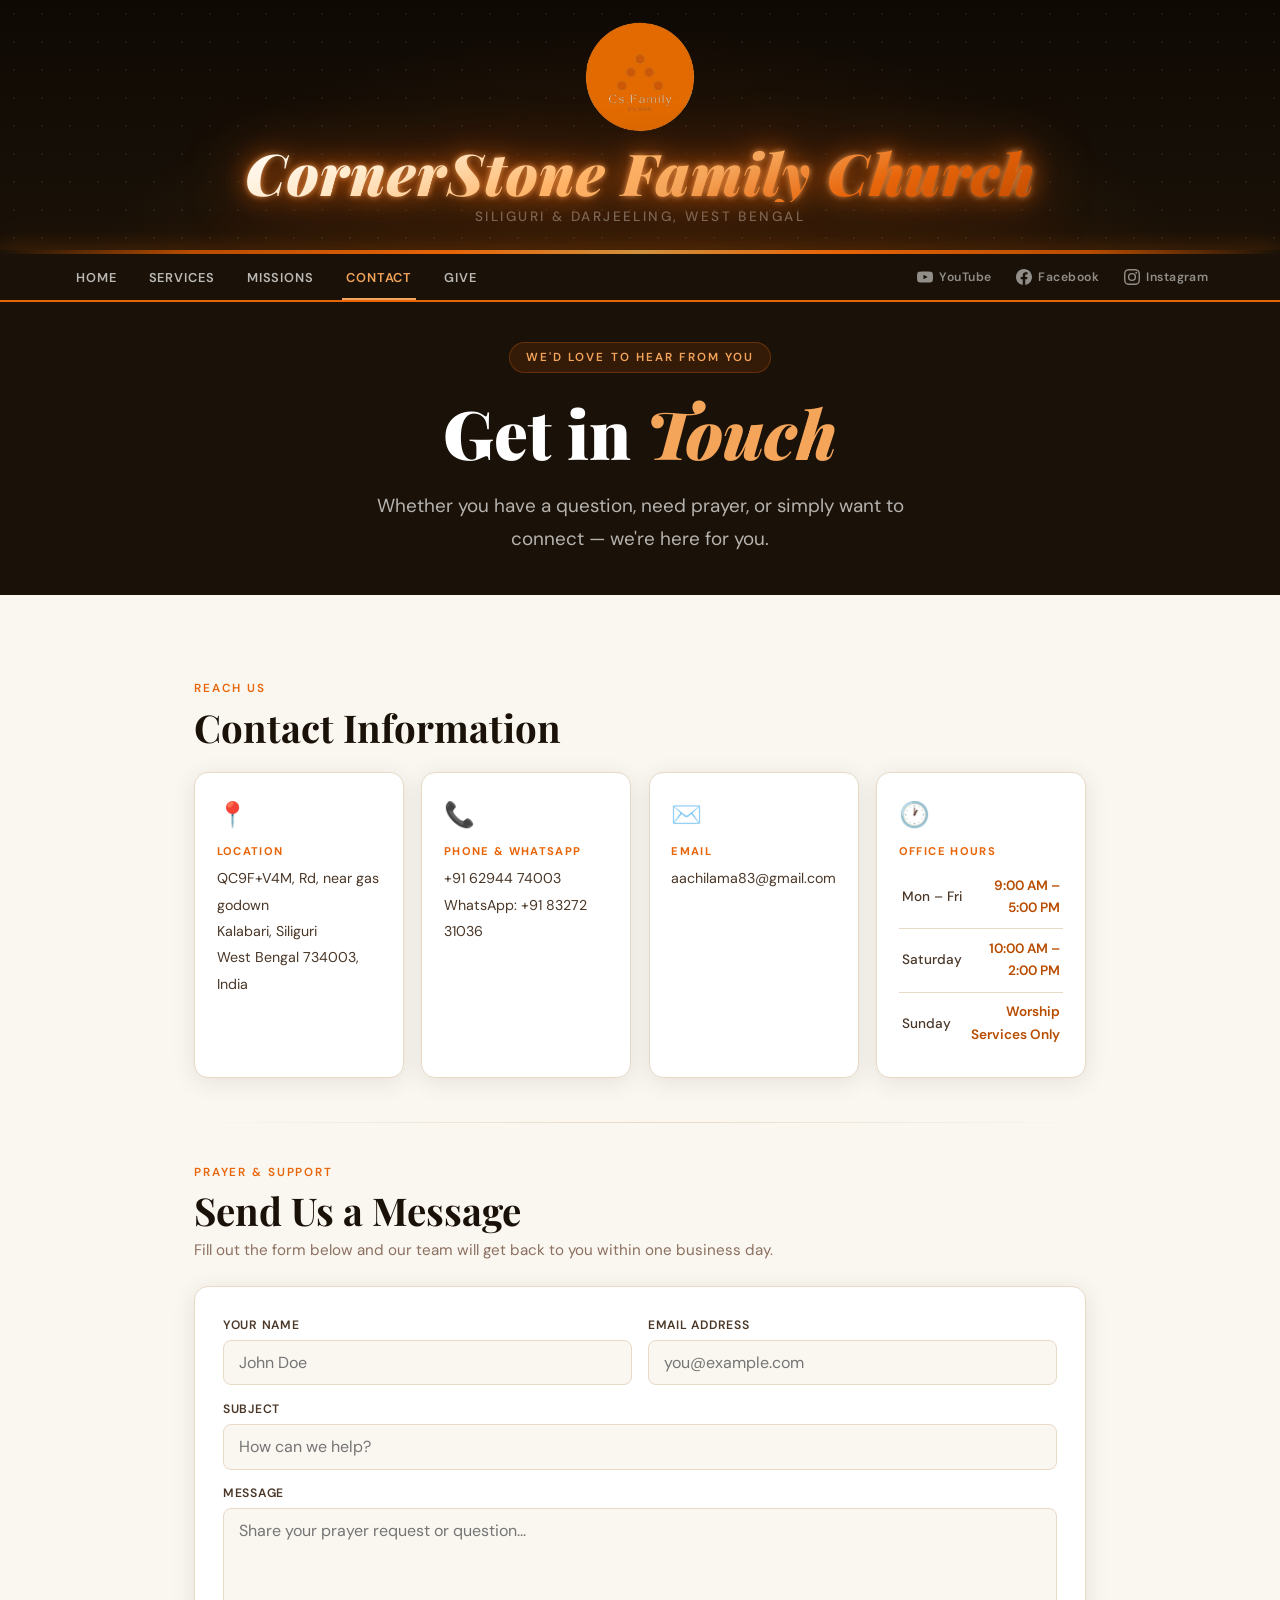
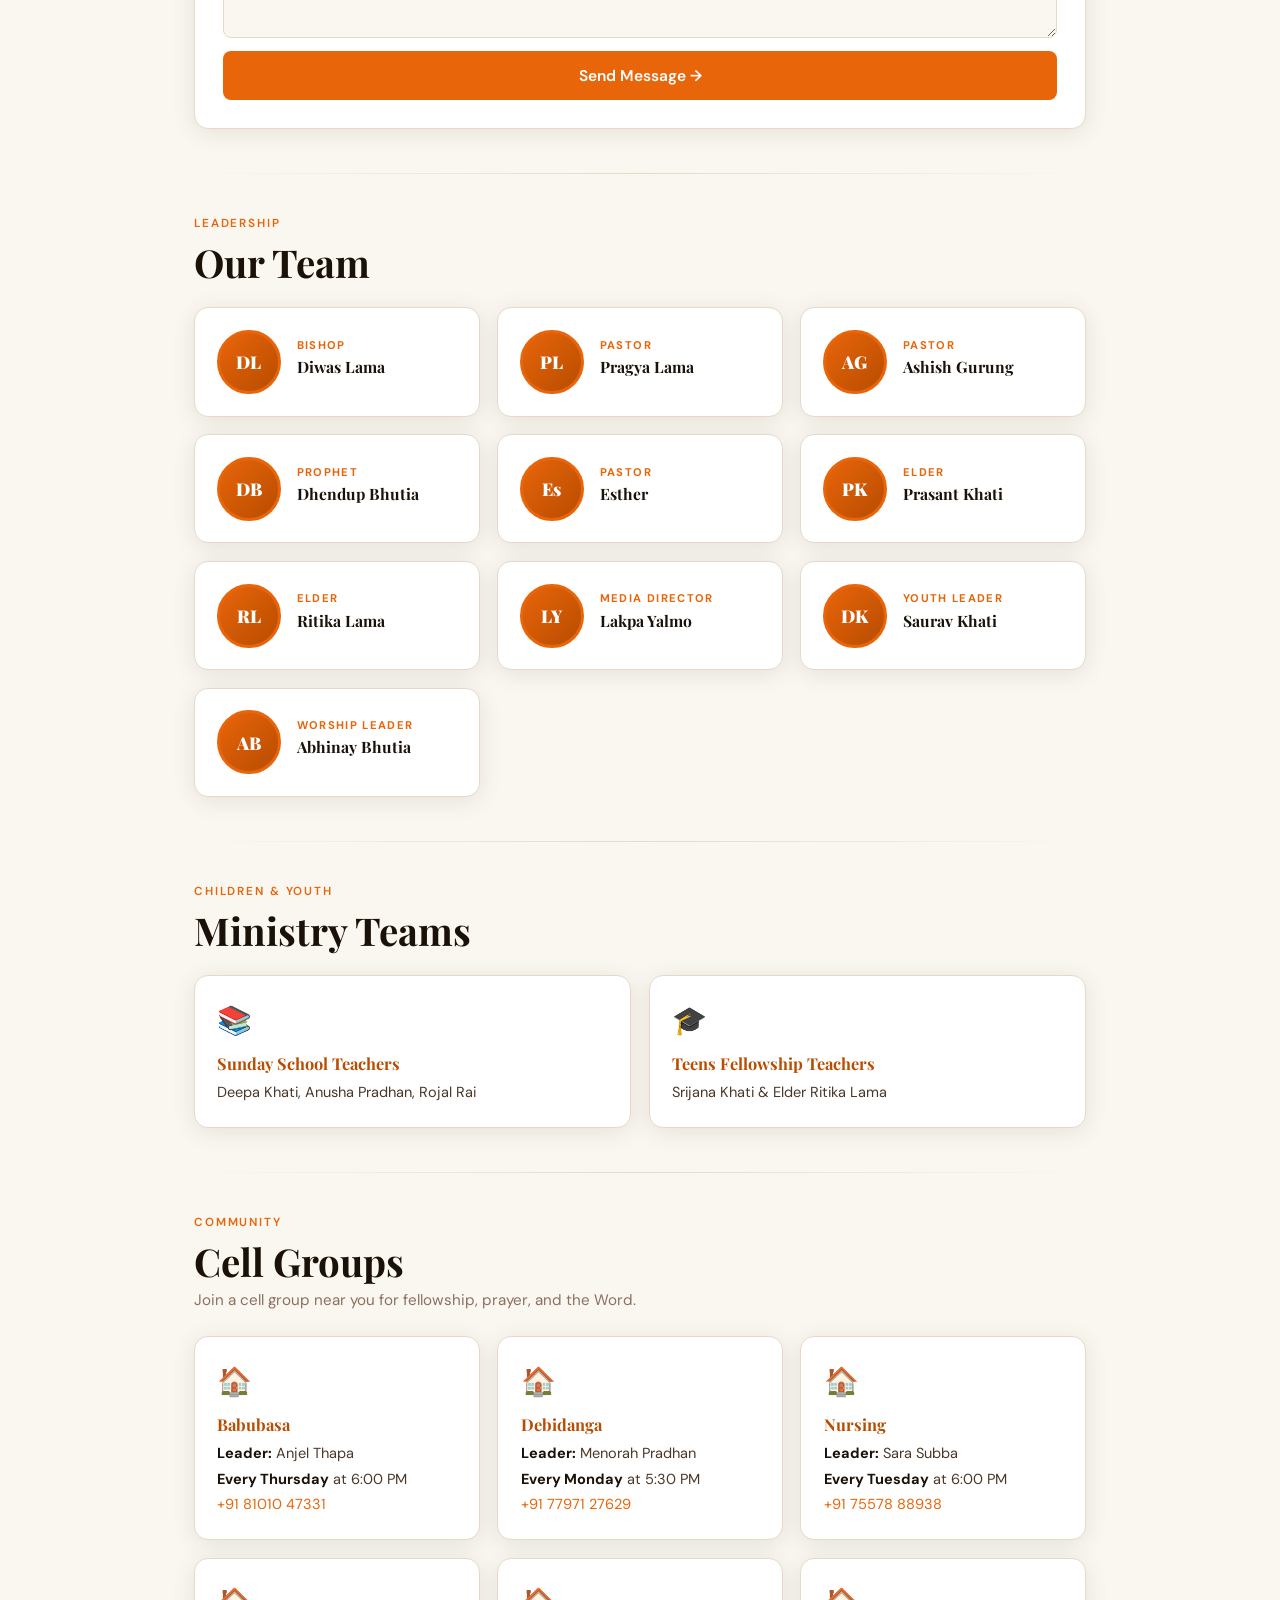
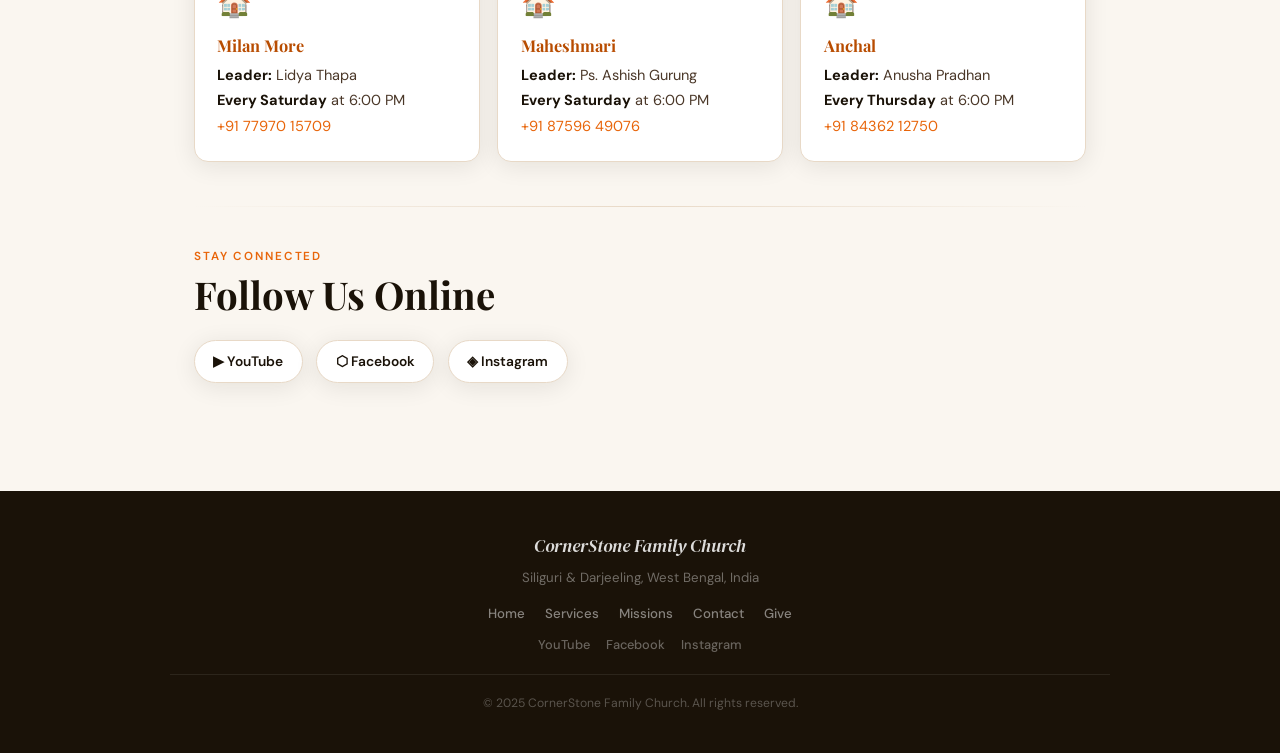
==== commit 92b40ca5: "Update leader name from Dipen Khati to Saurav Khati" ====
--- a/contact.html
+++ b/contact.html
@@ -168,7 +168,7 @@
           <div class="leader-avatar">DK</div>
           <div class="leader-card-content">
             <h3>Youth Leader</h3>
-            <span class="leader-name">Dipen Khati</span>
+            <span class="leader-name">Saurav Khati</span>
           </div>
         </article>
         <article class="leader-card fade-up">
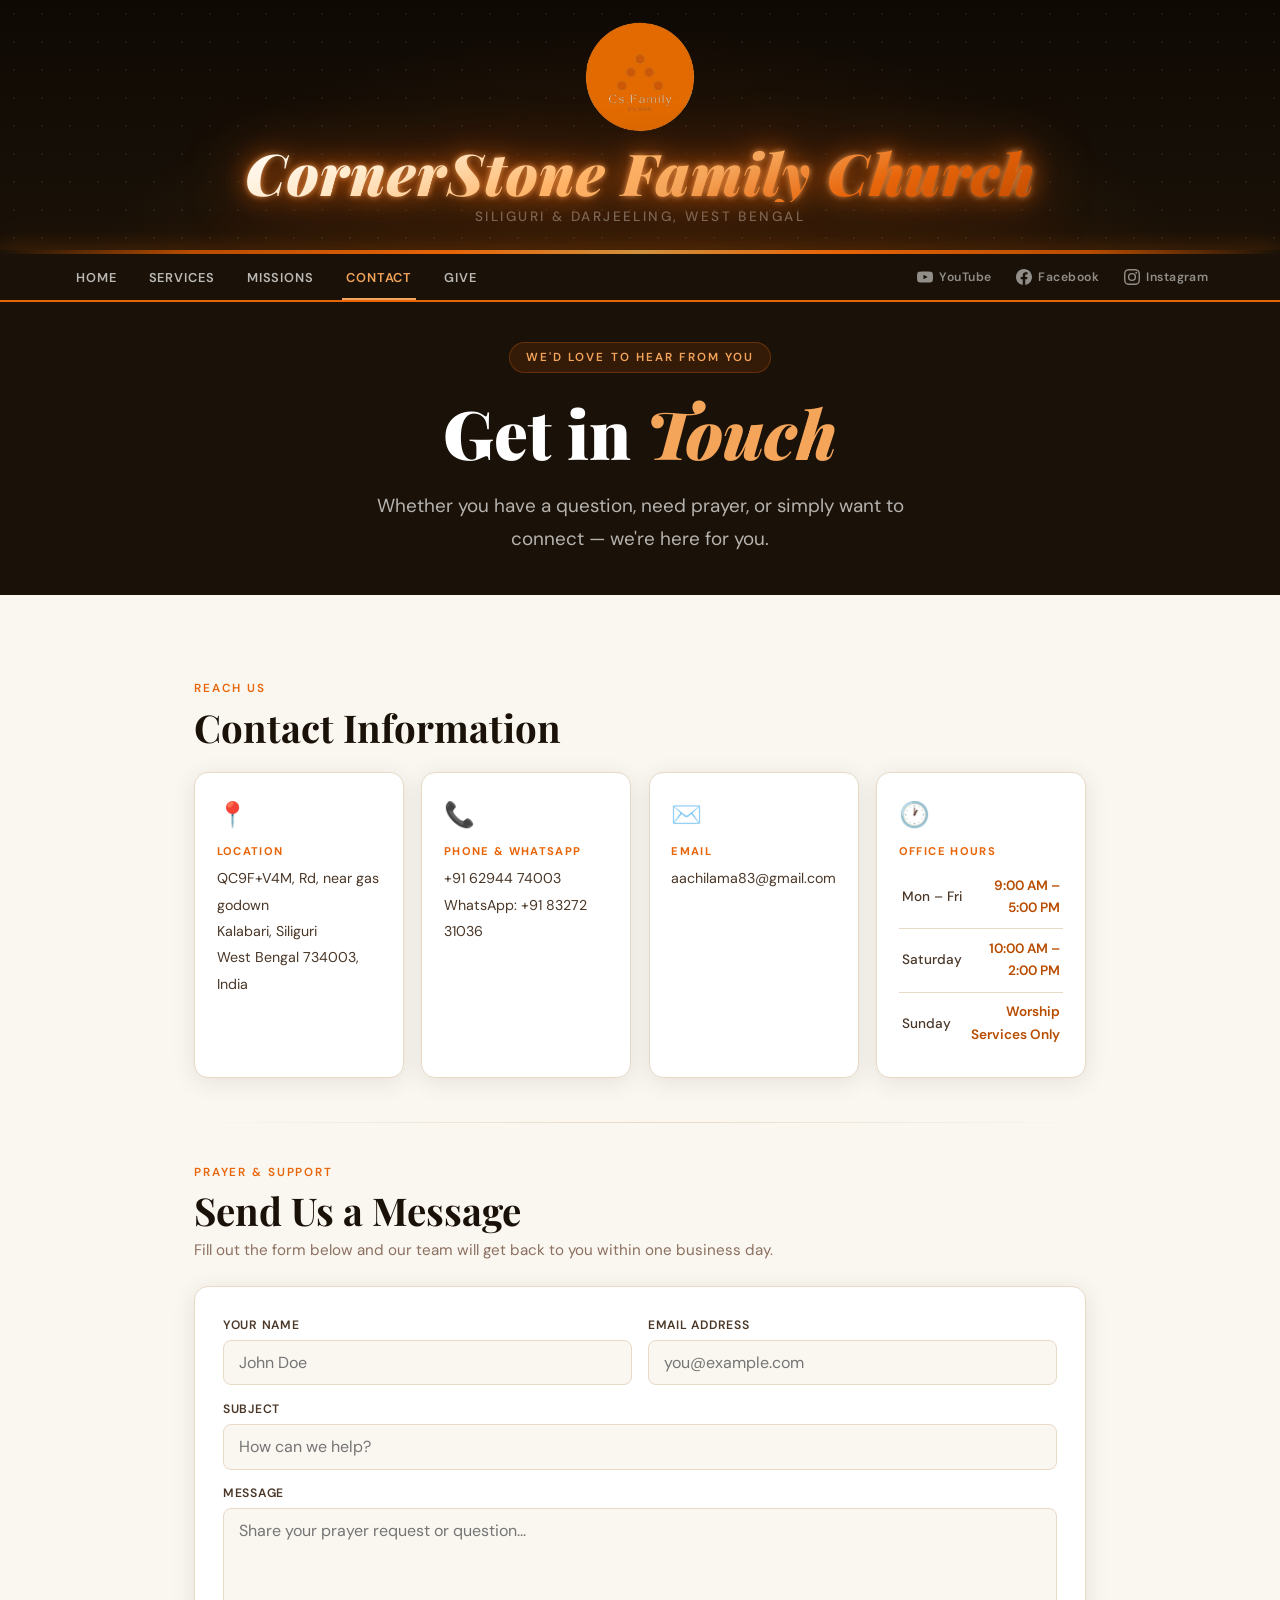
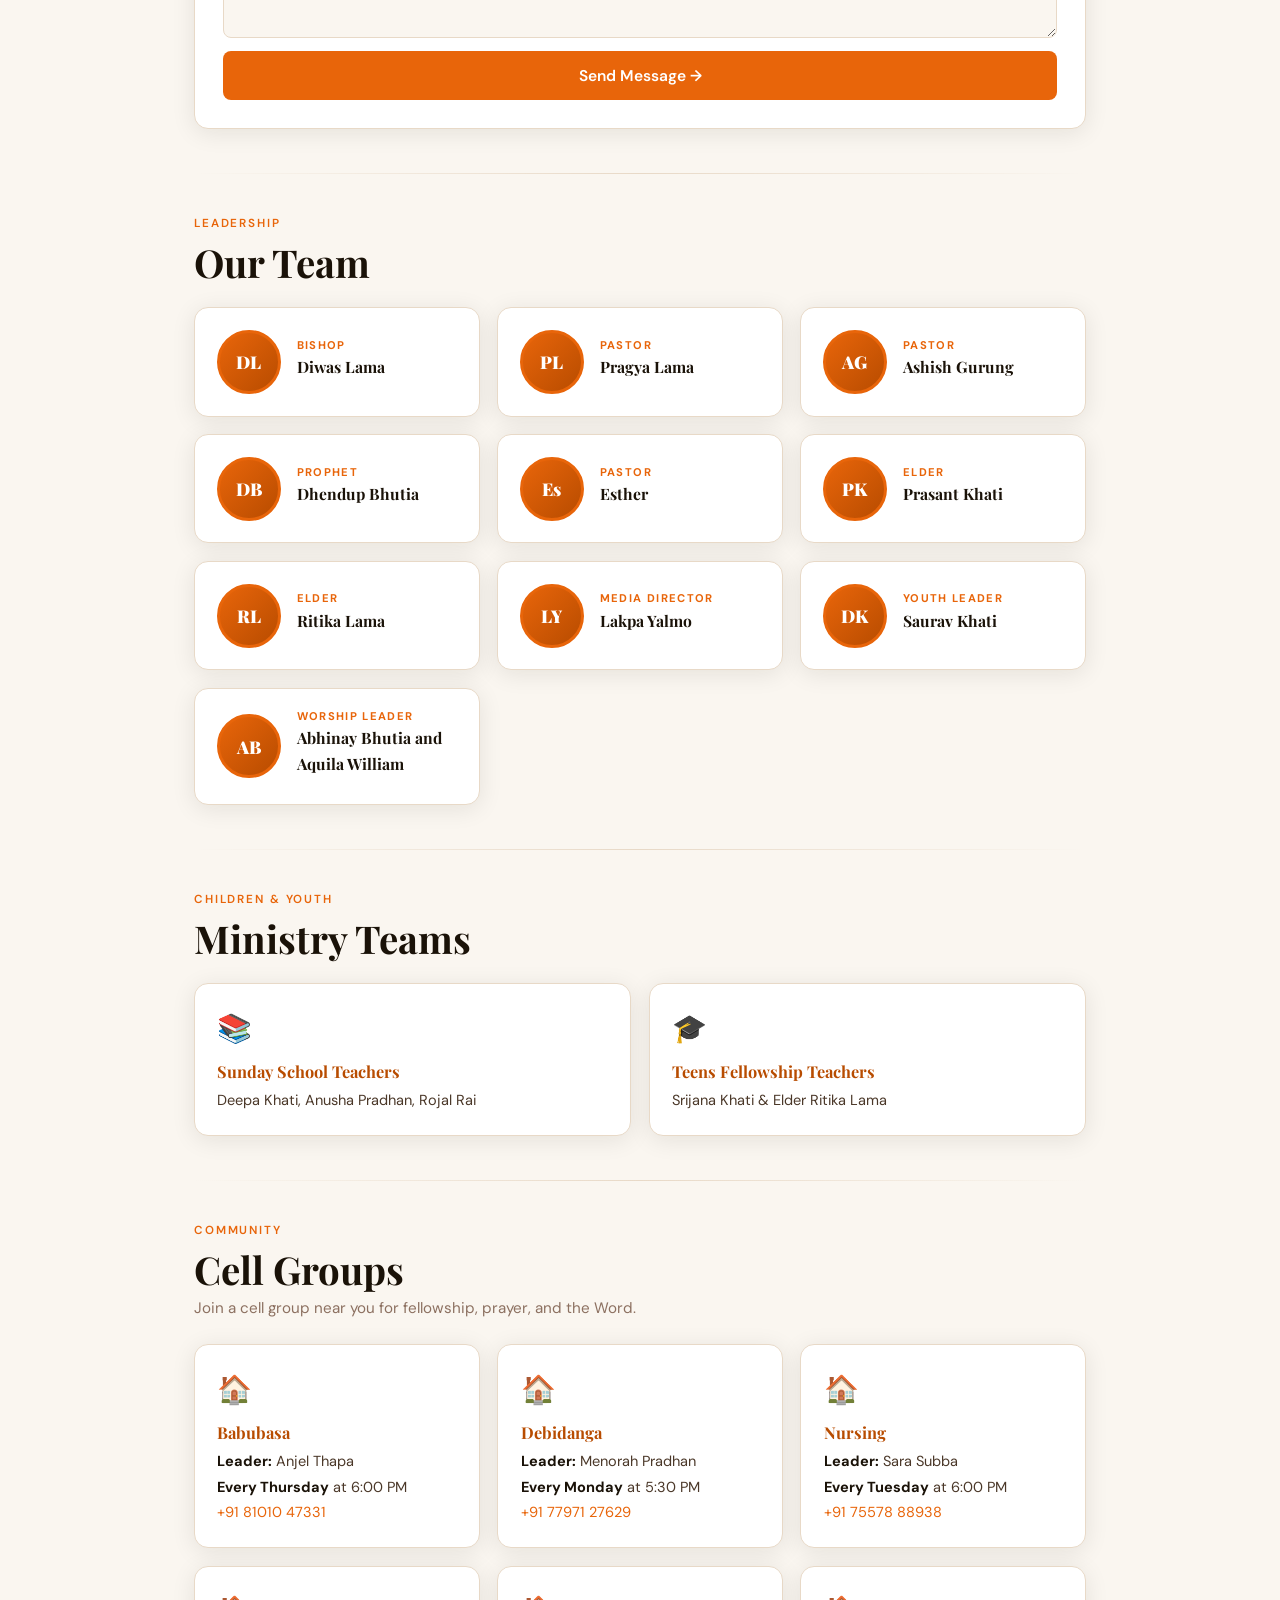
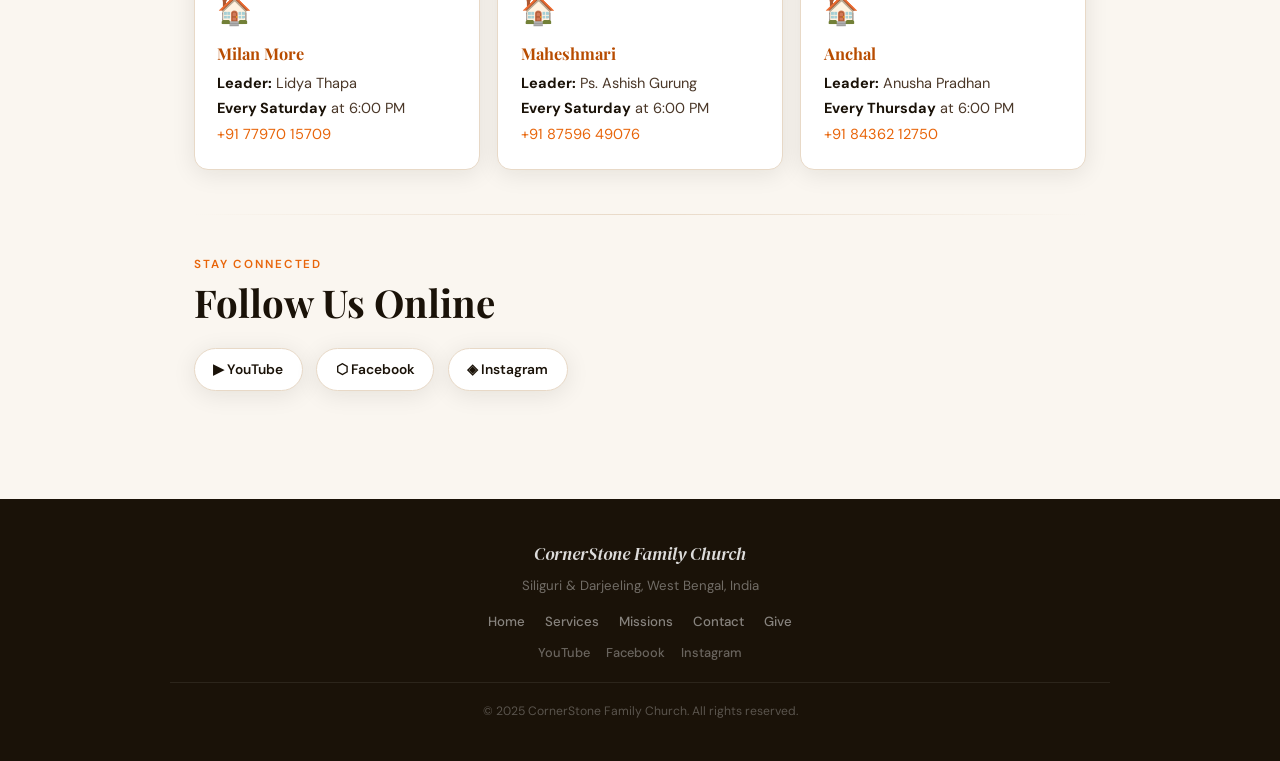
==== commit cd3d1133: "Update worship leader name in contact.html" ====
--- a/contact.html
+++ b/contact.html
@@ -175,7 +175,7 @@
           <div class="leader-avatar">AB</div>
           <div class="leader-card-content">
             <h3>Worship Leader</h3>
-            <span class="leader-name">Abhinay Bhutia</span>
+            <span class="leader-name">Abhinay Bhutia and Aquila William</span>
           </div>
         </article>
       </div>
